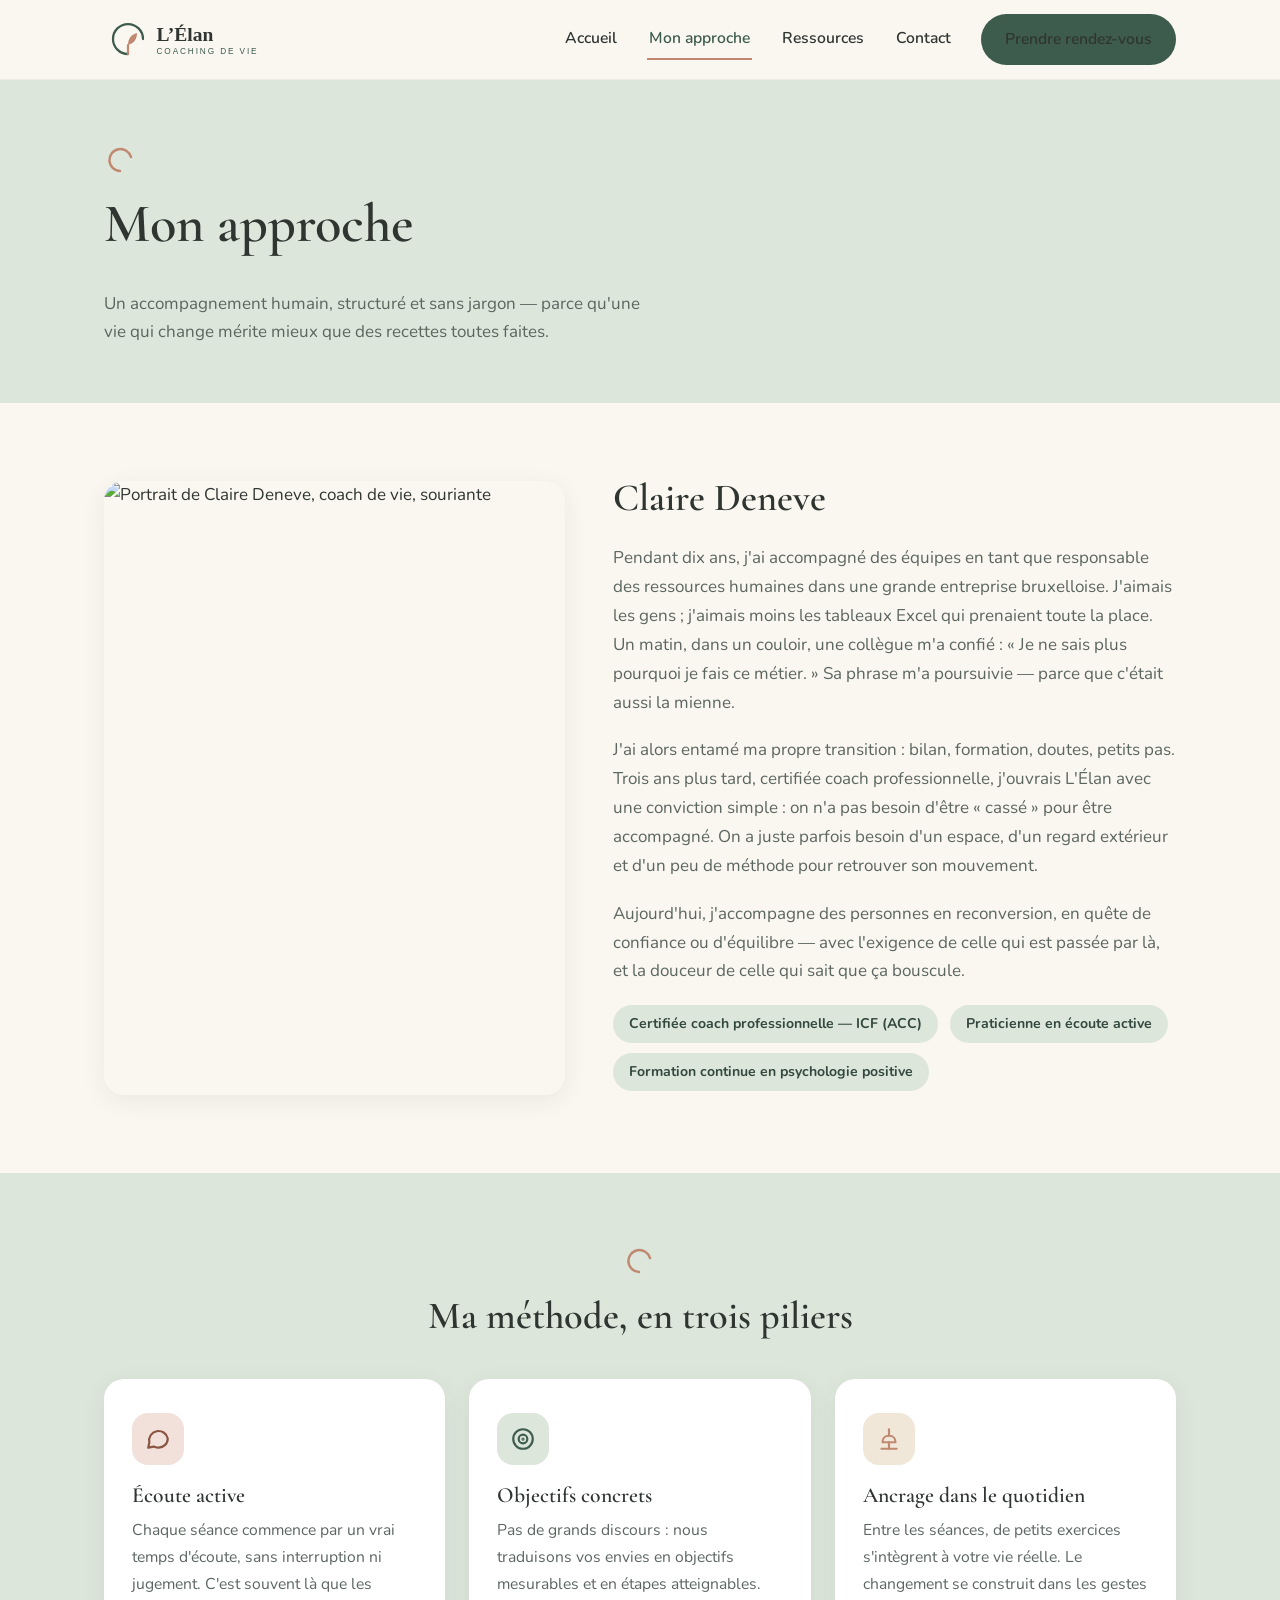
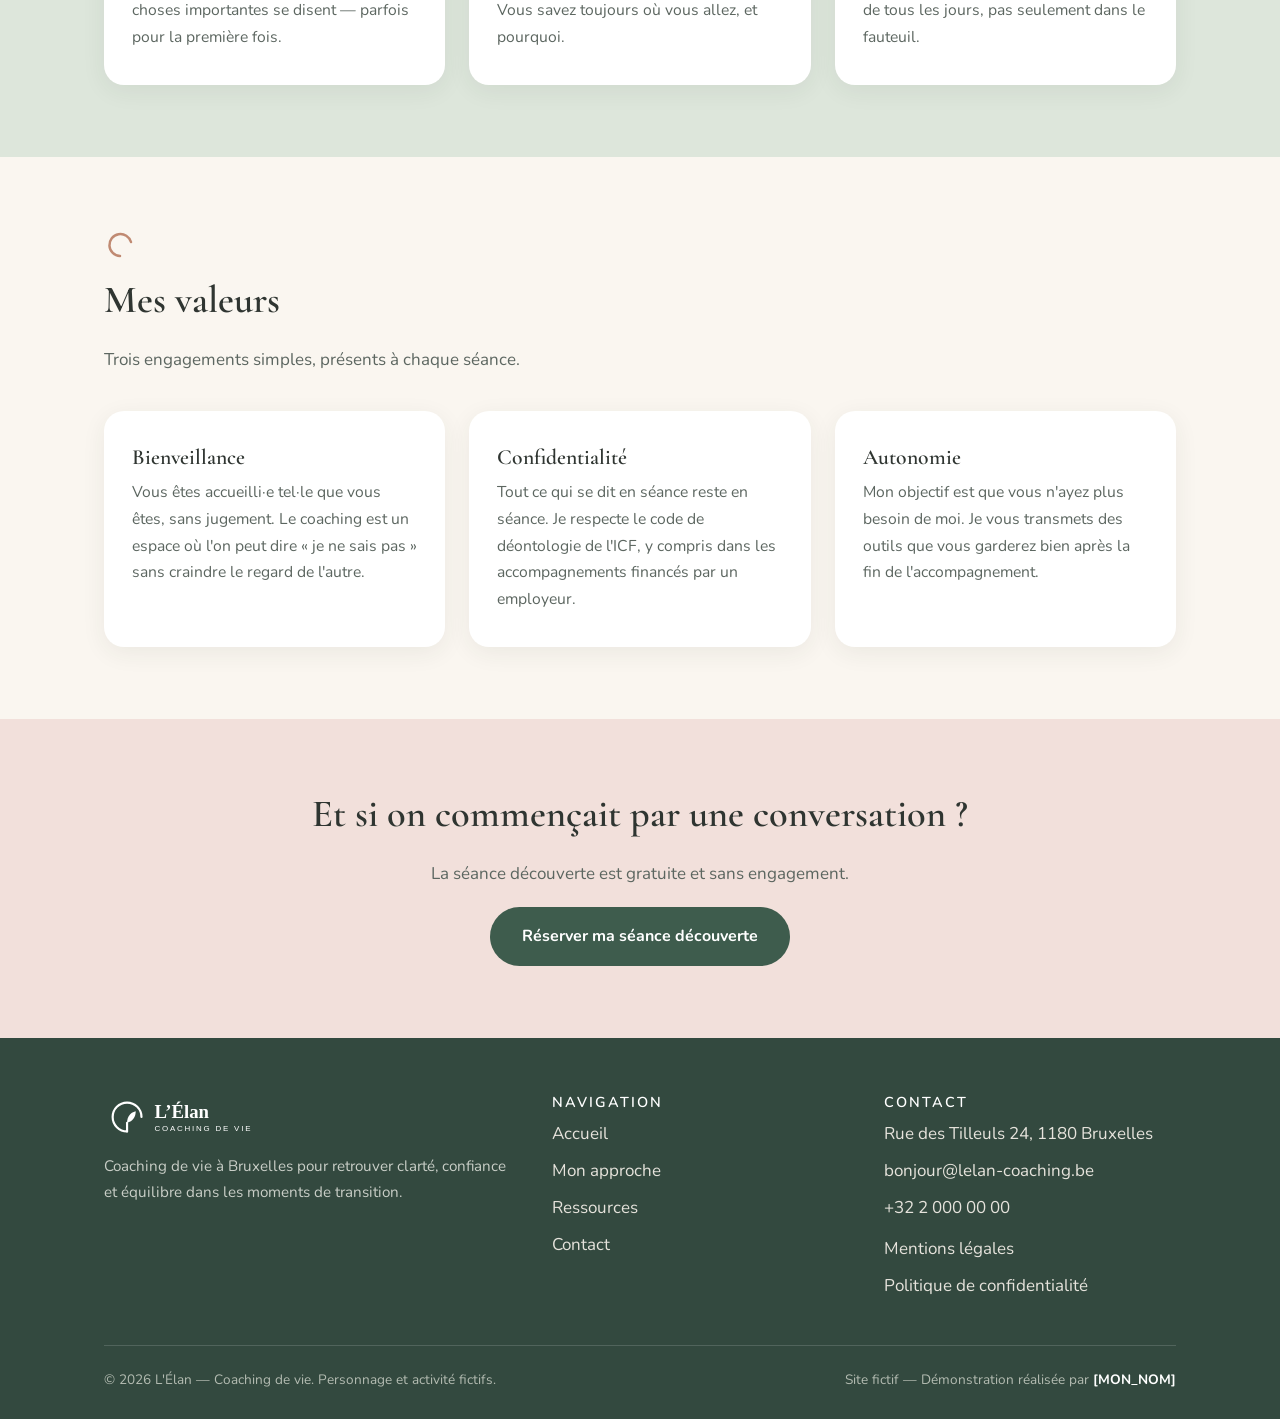
==== approche.html @ b1ca6143 "Initial commit" ====
<!DOCTYPE html>
<html lang="fr">
<head>
  <meta charset="UTF-8">
  <meta name="viewport" content="width=device-width, initial-scale=1.0">
  <title>Mon approche — Claire Deneve, coach de vie à Bruxelles</title>
  <meta name="description" content="Découvrez le parcours et la méthode de Claire Deneve : écoute active, objectifs concrets et ancrage dans le quotidien. Coach certifiée ICF à Bruxelles.">
  <meta property="og:title" content="Mon approche — L'Élan, coaching de vie">
  <meta property="og:description" content="Écoute active, objectifs concrets, ancrage dans le quotidien : la méthode de Claire Deneve.">
  <meta property="og:image" content="https://images.unsplash.com/photo-1573496359142-b8d87734a5a2?w=1200&q=80">
  <meta property="og:type" content="website">
  <link rel="icon" type="image/svg+xml" href="assets/favicon.svg">
  <link rel="preconnect" href="https://fonts.googleapis.com">
  <link rel="preconnect" href="https://fonts.gstatic.com" crossorigin>
  <link href="https://fonts.googleapis.com/css2?family=Cormorant+Garamond:ital,wght@0,500;0,600;1,500&family=Nunito:wght@400;600;700;800&display=swap" rel="stylesheet">
  <link rel="stylesheet" href="css/style.css">
</head>
<body>

  <header class="header">
    <div class="header-inner">
      <a href="index.html" class="logo" aria-label="L'Élan — Accueil">
        <img src="assets/logo.svg" alt="L'Élan — Coaching de vie" width="240" height="64">
      </a>
      <button class="burger" aria-label="Ouvrir le menu" aria-expanded="false">
        <span></span><span></span><span></span>
      </button>
      <nav class="nav" aria-label="Navigation principale">
        <a href="index.html">Accueil</a>
        <a href="approche.html" aria-current="page">Mon approche</a>
        <a href="ressources.html">Ressources</a>
        <a href="contact.html">Contact</a>
        <a href="contact.html#rendez-vous" class="btn btn-principal">Prendre rendez-vous</a>
      </nav>
    </div>
  </header>

  <main>
    <div class="bandeau-page">
      <div class="conteneur">
        <svg class="ornement" viewBox="0 0 34 34" aria-hidden="true"><path d="M27 13 A11 11 0 1 0 16 27" fill="none" stroke="#C08A72" stroke-width="2.5" stroke-linecap="round"/></svg>
        <h1>Mon approche</h1>
        <p>Un accompagnement humain, structuré et sans jargon — parce qu'une vie qui change mérite mieux que des recettes toutes faites.</p>
      </div>
    </div>

    <!-- ===== Bio ===== -->
    <section>
      <div class="conteneur">
        <div class="bio-grille">
          <div class="bio-portrait reveal">
            <img data-img="portrait" src="" alt="Portrait de Claire Deneve, coach de vie, souriante" loading="lazy">
          </div>
          <div class="reveal">
            <h2>Claire Deneve</h2>
            <p>Pendant dix ans, j'ai accompagné des équipes en tant que responsable des ressources humaines dans une grande entreprise bruxelloise. J'aimais les gens ; j'aimais moins les tableaux Excel qui prenaient toute la place. Un matin, dans un couloir, une collègue m'a confié : «&nbsp;Je ne sais plus pourquoi je fais ce métier.&nbsp;» Sa phrase m'a poursuivie — parce que c'était aussi la mienne.</p>
            <p>J'ai alors entamé ma propre transition : bilan, formation, doutes, petits pas. Trois ans plus tard, certifiée coach professionnelle, j'ouvrais L'Élan avec une conviction simple : on n'a pas besoin d'être «&nbsp;cassé&nbsp;» pour être accompagné. On a juste parfois besoin d'un espace, d'un regard extérieur et d'un peu de méthode pour retrouver son mouvement.</p>
            <p>Aujourd'hui, j'accompagne des personnes en reconversion, en quête de confiance ou d'équilibre — avec l'exigence de celle qui est passée par là, et la douceur de celle qui sait que ça bouscule.</p>
            <div>
              <span class="badge-certif">Certifiée coach professionnelle — ICF (ACC)</span>
              <span class="badge-certif">Praticienne en écoute active</span>
              <span class="badge-certif">Formation continue en psychologie positive</span>
            </div>
          </div>
        </div>
      </div>
    </section>

    <!-- ===== Méthode : 3 piliers ===== -->
    <section class="fond-sauge">
      <div class="conteneur">
        <div class="section-titre centre reveal" style="margin:0 auto;">
          <svg class="ornement" viewBox="0 0 34 34" aria-hidden="true"><path d="M27 13 A11 11 0 1 0 16 27" fill="none" stroke="#C08A72" stroke-width="2.5" stroke-linecap="round"/></svg>
          <h2>Ma méthode, en trois piliers</h2>
        </div>
        <div class="grille-3">
          <article class="carte reveal">
            <div class="carte-icone icone-rose" aria-hidden="true">
              <svg width="26" height="26" viewBox="0 0 24 24" fill="none" stroke="#8A5442" stroke-width="2" stroke-linecap="round" stroke-linejoin="round"><path d="M21 11.5a8.38 8.38 0 0 1-9 8.4 8.5 8.5 0 0 1-4-.9L3 20l1-4.9a8.4 8.4 0 1 1 17-3.6z"/></svg>
            </div>
            <h3>Écoute active</h3>
            <p>Chaque séance commence par un vrai temps d'écoute, sans interruption ni jugement. C'est souvent là que les choses importantes se disent — parfois pour la première fois.</p>
          </article>
          <article class="carte reveal">
            <div class="carte-icone icone-sauge" aria-hidden="true">
              <svg width="26" height="26" viewBox="0 0 24 24" fill="none" stroke="#3E5C4D" stroke-width="2" stroke-linecap="round" stroke-linejoin="round"><circle cx="12" cy="12" r="9"/><circle cx="12" cy="12" r="4"/><circle cx="12" cy="12" r="0.5"/></svg>
            </div>
            <h3>Objectifs concrets</h3>
            <p>Pas de grands discours : nous traduisons vos envies en objectifs mesurables et en étapes atteignables. Vous savez toujours où vous allez, et pourquoi.</p>
          </article>
          <article class="carte reveal">
            <div class="carte-icone icone-creme" aria-hidden="true">
              <svg width="26" height="26" viewBox="0 0 24 24" fill="none" stroke="#C08A72" stroke-width="2" stroke-linecap="round" stroke-linejoin="round"><path d="M12 3v6"/><path d="M12 9c-4 0-6 3-6 6h12c0-3-2-6-6-6z"/><path d="M5 21h14"/><path d="M12 15v6"/></svg>
            </div>
            <h3>Ancrage dans le quotidien</h3>
            <p>Entre les séances, de petits exercices s'intègrent à votre vie réelle. Le changement se construit dans les gestes de tous les jours, pas seulement dans le fauteuil.</p>
          </article>
        </div>
      </div>
    </section>

    <!-- ===== Valeurs ===== -->
    <section>
      <div class="conteneur">
        <div class="section-titre reveal">
          <svg class="ornement" viewBox="0 0 34 34" aria-hidden="true"><path d="M27 13 A11 11 0 1 0 16 27" fill="none" stroke="#C08A72" stroke-width="2.5" stroke-linecap="round"/></svg>
          <h2>Mes valeurs</h2>
          <p>Trois engagements simples, présents à chaque séance.</p>
        </div>
        <div class="valeurs">
          <article class="carte reveal">
            <h3>Bienveillance</h3>
            <p>Vous êtes accueilli·e tel·le que vous êtes, sans jugement. Le coaching est un espace où l'on peut dire «&nbsp;je ne sais pas&nbsp;» sans craindre le regard de l'autre.</p>
          </article>
          <article class="carte reveal">
            <h3>Confidentialité</h3>
            <p>Tout ce qui se dit en séance reste en séance. Je respecte le code de déontologie de l'ICF, y compris dans les accompagnements financés par un employeur.</p>
          </article>
          <article class="carte reveal">
            <h3>Autonomie</h3>
            <p>Mon objectif est que vous n'ayez plus besoin de moi. Je vous transmets des outils que vous garderez bien après la fin de l'accompagnement.</p>
          </article>
        </div>
      </div>
    </section>

    <!-- ===== CTA ===== -->
    <section class="fond-rose centre">
      <div class="conteneur">
        <h2 class="reveal">Et si on commençait par une conversation&nbsp;?</h2>
        <p class="reveal">La séance découverte est gratuite et sans engagement.</p>
        <a href="contact.html#rendez-vous" class="btn btn-principal reveal">Réserver ma séance découverte</a>
      </div>
    </section>
  </main>

  <footer class="footer">
    <div class="conteneur">
      <div class="footer-grille">
        <div>
          <img class="logo-footer" src="assets/logo.svg" alt="L'Élan — Coaching de vie" width="240" height="64">
          <p>Coaching de vie à Bruxelles pour retrouver clarté, confiance et équilibre dans les moments de transition.</p>
        </div>
        <div>
          <h3>Navigation</h3>
          <ul>
            <li><a href="index.html">Accueil</a></li>
            <li><a href="approche.html">Mon approche</a></li>
            <li><a href="ressources.html">Ressources</a></li>
            <li><a href="contact.html">Contact</a></li>
          </ul>
        </div>
        <div>
          <h3>Contact</h3>
          <ul>
            <li>Rue des Tilleuls 24, 1180 Bruxelles</li>
            <li><a href="mailto:bonjour@lelan-coaching.be">bonjour@lelan-coaching.be</a></li>
            <li>+32 2 000 00 00</li>
            <li style="margin-top:12px;"><a href="mentions-legales.html">Mentions légales</a></li>
            <li><a href="politique-confidentialite.html">Politique de confidentialité</a></li>
          </ul>
        </div>
      </div>
      <div class="footer-bas">
        <span>© 2026 L'Élan — Coaching de vie. Personnage et activité fictifs.</span>
        <span class="badge-demo">Site fictif — Démonstration réalisée par <a href="[MON_URL]">[MON_NOM]</a></span>
      </div>
    </div>
  </footer>

  <script src="js/images.js"></script>
  <script src="js/main.js"></script>
</body>
</html>
---- css/style.css ----
/* =====================================================================
   L'ÉLAN — Coaching de vie · Site de démonstration
   ---------------------------------------------------------------------
   PALETTE (variables CSS) :
   --creme        #FAF6F0  fond principal (beige/crème chaud)
   --rose         #F2E0DB  rose poudré (sections alternées)
   --sauge        #DDE6DB  vert sauge (sections alternées, tags)
   --vert-profond #3E5C4D  accent soutenu — CTA, liens actifs
   --vert-fonce   #33493F  hover des CTA (contraste renforcé)
   --terracotta   #C08A72  accent secondaire — citations, détails
   --encre        #2F3531  texte principal
   --encre-douce  #5C6660  texte secondaire
   ===================================================================== */

:root {
  --creme: #FAF6F0;
  --rose: #F2E0DB;
  --sauge: #DDE6DB;
  --vert-profond: #3E5C4D;
  --vert-fonce: #33493F;
  --terracotta: #C08A72;
  --encre: #2F3531;
  --encre-douce: #5C6660;
  --blanc: #FFFFFF;

  --font-titres: "Cormorant Garamond", Georgia, serif;
  --font-texte: "Nunito", "Segoe UI", Arial, sans-serif;

  --radius: 20px;
  --radius-petit: 12px;
  --ombre: 0 6px 24px rgba(47, 53, 49, 0.07);
  --ombre-hover: 0 10px 32px rgba(47, 53, 49, 0.12);
  --transition: 0.35s cubic-bezier(0.25, 0.6, 0.3, 1);
  --largeur-max: 1120px;
}

/* ---------- Base ---------------------------------------------------- */
*, *::before, *::after { box-sizing: border-box; }

html { scroll-behavior: smooth; }

body {
  margin: 0;
  font-family: var(--font-texte);
  font-size: 1.0625rem;
  line-height: 1.7;
  color: var(--encre);
  background: var(--creme);
  -webkit-font-smoothing: antialiased;
}

img { max-width: 100%; display: block; }

h1, h2, h3 {
  font-family: var(--font-titres);
  font-weight: 600;
  line-height: 1.2;
  color: var(--encre);
  margin: 0 0 0.6em;
}

h1 { font-size: clamp(2.2rem, 5vw, 3.4rem); }
h2 { font-size: clamp(1.7rem, 3.5vw, 2.4rem); }
h3 { font-size: 1.35rem; }

p { margin: 0 0 1.1em; color: var(--encre-douce); }

a { color: var(--vert-profond); }

a:focus-visible,
button:focus-visible,
input:focus-visible,
textarea:focus-visible {
  outline: 3px solid var(--vert-profond);
  outline-offset: 3px;
  border-radius: 4px;
}

.conteneur {
  max-width: var(--largeur-max);
  margin: 0 auto;
  padding: 0 24px;
}

section { padding: 72px 0; }

/* Ornement signature : petit arc ouvert au-dessus des titres de section */
.ornement {
  display: block;
  width: 34px;
  height: 34px;
  margin-bottom: 14px;
}

.section-titre { max-width: 620px; }
.centre { text-align: center; }
.centre .ornement { margin-left: auto; margin-right: auto; }

/* ---------- Boutons -------------------------------------------------- */
.btn {
  display: inline-block;
  padding: 14px 30px;
  border-radius: 999px;
  font-family: var(--font-texte);
  font-size: 1rem;
  font-weight: 700;
  text-decoration: none;
  cursor: pointer;
  border: 2px solid transparent;
  transition: background var(--transition), color var(--transition),
              border-color var(--transition), transform var(--transition);
}

.btn-principal {
  background: var(--vert-profond);
  color: #FFFFFF; /* contraste ≥ 7:1 sur vert profond */
}
.btn-principal:hover { background: var(--vert-fonce); transform: translateY(-2px); }

.btn-secondaire {
  background: transparent;
  color: var(--vert-profond);
  border-color: var(--vert-profond);
}
.btn-secondaire:hover { background: var(--vert-profond); color: #fff; }

/* ---------- Header ---------------------------------------------------- */
.header {
  position: sticky;
  top: 0;
  z-index: 50;
  background: rgba(250, 246, 240, 0.92);
  backdrop-filter: blur(8px);
  border-bottom: 1px solid rgba(47, 53, 49, 0.06);
}

.header-inner {
  display: flex;
  align-items: center;
  justify-content: space-between;
  gap: 20px;
  padding: 14px 24px;
  max-width: var(--largeur-max);
  margin: 0 auto;
}

.logo img { height: 48px; width: auto; }

.nav { display: flex; align-items: center; gap: 28px; }

.nav a {
  text-decoration: none;
  color: var(--encre);
  font-weight: 600;
  font-size: 0.98rem;
  padding: 6px 2px;
  border-bottom: 2px solid transparent;
  transition: color var(--transition), border-color var(--transition);
}
.nav a:hover { color: var(--vert-profond); }
.nav a[aria-current="page"] {
  color: var(--vert-profond);
  border-bottom-color: var(--terracotta);
}
.nav .btn { padding: 10px 22px; }

/* Burger mobile */
.burger {
  display: none;
  background: none;
  border: none;
  cursor: pointer;
  padding: 8px;
}
.burger span {
  display: block;
  width: 26px;
  height: 2.5px;
  background: var(--encre);
  margin: 5px 0;
  border-radius: 2px;
  transition: transform var(--transition), opacity var(--transition);
}

/* ---------- Hero ------------------------------------------------------ */
.hero {
  position: relative;
  min-height: 78vh;
  display: flex;
  align-items: center;
  padding: 90px 0;
  overflow: hidden;
}

.hero-img {
  position: absolute;
  inset: 0;
  width: 100%;
  height: 100%;
  object-fit: cover;
}

.hero::after {
  content: "";
  position: absolute;
  inset: 0;
  background: linear-gradient(100deg,
              rgba(250, 246, 240, 0.96) 0%,
              rgba(250, 246, 240, 0.82) 45%,
              rgba(250, 246, 240, 0.25) 100%);
}

.hero .conteneur { position: relative; z-index: 1; }

.hero-contenu { max-width: 560px; }

.hero-sous-titre {
  font-size: 1.2rem;
  color: var(--encre-douce);
  margin-bottom: 2em;
}

.hero-actions { display: flex; flex-wrap: wrap; gap: 14px; }

/* Pages intérieures : bandeau titre simple */
.bandeau-page {
  background: var(--sauge);
  padding: 64px 0 56px;
}
.bandeau-page.rose { background: var(--rose); }
.bandeau-page p { max-width: 560px; margin-bottom: 0; }

/* ---------- Galerie "Le lieu" ---------------------------------------- */
.galerie {
  display: grid;
  grid-template-columns: repeat(3, 1fr);
  gap: 16px;
  margin-top: 40px;
}

.galerie button {
  padding: 0;
  border: none;
  background: none;
  cursor: zoom-in;
  border-radius: var(--radius);
  overflow: hidden;
  box-shadow: var(--ombre);
}

.galerie img {
  width: 100%;
  aspect-ratio: 4 / 3;
  object-fit: cover;
  transition: transform var(--transition);
}
.galerie button:hover img { transform: scale(1.04); }

/* Lightbox */
.lightbox {
  position: fixed;
  inset: 0;
  z-index: 100;
  display: none;
  align-items: center;
  justify-content: center;
  background: rgba(47, 53, 49, 0.85);
  padding: 24px;
}
.lightbox.ouverte { display: flex; }
.lightbox img {
  max-width: min(92vw, 980px);
  max-height: 85vh;
  border-radius: var(--radius-petit);
}
.lightbox-fermer {
  position: absolute;
  top: 18px;
  right: 22px;
  background: none;
  border: none;
  color: #fff;
  font-size: 2.2rem;
  line-height: 1;
  cursor: pointer;
}

/* ---------- Cartes ----------------------------------------------------- */
.grille-3 {
  display: grid;
  grid-template-columns: repeat(3, 1fr);
  gap: 24px;
  margin-top: 40px;
}

.carte {
  background: var(--blanc);
  border-radius: var(--radius);
  padding: 34px 28px;
  box-shadow: var(--ombre);
  transition: transform var(--transition), box-shadow var(--transition);
}
.carte:hover { transform: translateY(-5px); box-shadow: var(--ombre-hover); }

.carte-icone {
  width: 52px;
  height: 52px;
  border-radius: 16px;
  display: flex;
  align-items: center;
  justify-content: center;
  margin-bottom: 18px;
}
.icone-rose { background: var(--rose); }
.icone-sauge { background: var(--sauge); }
.icone-creme { background: #F1E7D8; }

.carte h3 { margin-bottom: 0.4em; }
.carte p { margin-bottom: 0; font-size: 0.98rem; }

/* Section fond pastel */
.fond-rose { background: var(--rose); }
.fond-sauge { background: var(--sauge); }
.fond-blanc { background: var(--blanc); }

/* ---------- Étapes ----------------------------------------------------- */
.etapes {
  display: grid;
  grid-template-columns: repeat(3, 1fr);
  gap: 24px;
  margin-top: 40px;
  counter-reset: etape;
}

.etape {
  position: relative;
  background: var(--blanc);
  border-radius: var(--radius);
  padding: 34px 28px 30px;
  box-shadow: var(--ombre);
}

.etape::before {
  counter-increment: etape;
  content: counter(etape);
  font-family: var(--font-titres);
  font-size: 2.6rem;
  color: var(--terracotta);
  display: block;
  line-height: 1;
  margin-bottom: 12px;
}

/* ---------- Témoignages ------------------------------------------------ */
.temoignages {
  display: grid;
  grid-template-columns: repeat(3, 1fr);
  gap: 24px;
  margin-top: 40px;
}

.temoignage {
  background: var(--blanc);
  border-radius: var(--radius);
  padding: 32px 28px;
  box-shadow: var(--ombre);
}

.temoignage blockquote {
  margin: 0 0 16px;
  font-family: var(--font-titres);
  font-size: 1.25rem;
  font-style: italic;
  color: var(--encre);
  line-height: 1.5;
}
.temoignage blockquote::before { content: "«\00a0"; color: var(--terracotta); }
.temoignage blockquote::after { content: "\00a0»"; color: var(--terracotta); }

.temoignage cite {
  font-style: normal;
  font-weight: 700;
  color: var(--vert-profond);
  font-size: 0.95rem;
}

/* ---------- Bandeau CTA ------------------------------------------------ */
.bandeau-cta {
  position: relative;
  padding: 90px 0;
  overflow: hidden;
  text-align: center;
}
.bandeau-cta .bandeau-img {
  position: absolute;
  inset: 0;
  width: 100%;
  height: 100%;
  object-fit: cover;
}
.bandeau-cta::after {
  content: "";
  position: absolute;
  inset: 0;
  background: rgba(250, 246, 240, 0.88);
}
.bandeau-cta .conteneur { position: relative; z-index: 1; }

/* ---------- Formulaires ------------------------------------------------ */
.champ { margin-bottom: 18px; }

.champ label {
  display: block;
  font-weight: 700;
  font-size: 0.95rem;
  margin-bottom: 6px;
}

.champ input,
.champ textarea {
  width: 100%;
  padding: 13px 16px;
  border: 1.5px solid #D8D2C8;
  border-radius: var(--radius-petit);
  background: var(--blanc);
  font-family: var(--font-texte);
  font-size: 1rem;
  color: var(--encre);
  transition: border-color var(--transition);
}
.champ input:focus,
.champ textarea:focus { border-color: var(--vert-profond); }

.champ-rgpd {
  display: flex;
  gap: 10px;
  align-items: flex-start;
  font-size: 0.9rem;
  color: var(--encre-douce);
  margin-bottom: 20px;
}
.champ-rgpd input { width: 18px; height: 18px; margin-top: 3px; flex-shrink: 0; }

.message-confirmation {
  background: var(--sauge);
  border-radius: var(--radius-petit);
  padding: 18px 20px;
  font-weight: 600;
  color: var(--vert-fonce);
  display: none;
}
.message-confirmation.visible { display: block; }

/* ---------- Page contact ------------------------------------------------ */
.contact-grille {
  display: grid;
  grid-template-columns: 1.2fr 1fr;
  gap: 40px;
  align-items: start;
  margin-top: 40px;
}

.bloc-blanc {
  background: var(--blanc);
  border-radius: var(--radius);
  padding: 34px 30px;
  box-shadow: var(--ombre);
}

.coordonnees li { margin-bottom: 8px; }
.coordonnees { list-style: none; padding: 0; margin: 0 0 20px; color: var(--encre-douce); }

.carte-image {
  border-radius: var(--radius);
  overflow: hidden;
  box-shadow: var(--ombre);
  margin-top: 20px;
}
.carte-image img { width: 100%; aspect-ratio: 4 / 3; object-fit: cover; }

/* ---------- Calendrier de réservation ---------------------------------- */
.calendrier-entete {
  display: flex;
  align-items: center;
  justify-content: space-between;
  margin-bottom: 14px;
}
.calendrier-entete h3 { margin: 0; text-transform: capitalize; }

.calendrier-grille {
  display: grid;
  grid-template-columns: repeat(7, 1fr);
  gap: 6px;
}

.calendrier-grille .jour-nom {
  text-align: center;
  font-size: 0.78rem;
  font-weight: 800;
  letter-spacing: 1px;
  color: var(--encre-douce);
  padding: 6px 0;
  text-transform: uppercase;
}

.jour {
  aspect-ratio: 1;
  min-height: 42px;
  border: none;
  border-radius: 12px;
  background: #F1ECE3;
  font-family: var(--font-texte);
  font-size: 0.98rem;
  font-weight: 600;
  color: #A8A296;
  display: flex;
  align-items: center;
  justify-content: center;
  cursor: default;
}

.jour.dispo {
  background: var(--sauge);
  color: var(--vert-fonce);
  cursor: pointer;
  transition: background var(--transition), transform var(--transition);
}
.jour.dispo:hover { background: #CBDAC8; transform: scale(1.05); }
.jour.selectionne { background: var(--vert-profond); color: #fff; }
.jour.vide { background: transparent; }

.legende {
  display: flex;
  gap: 18px;
  margin-top: 14px;
  font-size: 0.85rem;
  color: var(--encre-douce);
}
.legende span { display: inline-flex; align-items: center; gap: 6px; }
.pastille { width: 14px; height: 14px; border-radius: 5px; display: inline-block; }
.pastille-dispo { background: var(--sauge); }
.pastille-indispo { background: #F1ECE3; }

.creneaux { margin-top: 22px; }
.creneaux-liste {
  display: flex;
  flex-wrap: wrap;
  gap: 10px;
  margin-top: 10px;
}

.creneau {
  padding: 10px 18px;
  border-radius: 999px;
  border: 1.5px solid var(--vert-profond);
  background: var(--blanc);
  color: var(--vert-profond);
  font-family: var(--font-texte);
  font-weight: 700;
  font-size: 0.95rem;
  cursor: pointer;
  transition: background var(--transition), color var(--transition);
}
.creneau:hover, .creneau.selectionne { background: var(--vert-profond); color: #fff; }

.reservation-form { margin-top: 24px; display: none; }
.reservation-form.visible { display: block; }

/* ---------- Page approche ----------------------------------------------- */
.bio-grille {
  display: grid;
  grid-template-columns: 0.9fr 1.1fr;
  gap: 48px;
  align-items: center;
}

.bio-portrait {
  border-radius: var(--radius);
  overflow: hidden;
  box-shadow: var(--ombre);
}
.bio-portrait img { width: 100%; aspect-ratio: 3 / 4; object-fit: cover; }

.badge-certif {
  display: inline-block;
  background: var(--sauge);
  color: var(--vert-fonce);
  font-weight: 700;
  font-size: 0.88rem;
  padding: 7px 16px;
  border-radius: 999px;
  margin: 0 8px 10px 0;
}

.valeurs {
  display: grid;
  grid-template-columns: repeat(3, 1fr);
  gap: 24px;
  margin-top: 36px;
}

/* ---------- Page ressources ---------------------------------------------- */
.articles {
  display: grid;
  grid-template-columns: repeat(3, 1fr);
  gap: 28px;
  margin-top: 40px;
}

.article-carte {
  background: var(--blanc);
  border-radius: var(--radius);
  overflow: hidden;
  box-shadow: var(--ombre);
  display: flex;
  flex-direction: column;
  transition: transform var(--transition), box-shadow var(--transition);
}
.article-carte:hover { transform: translateY(-5px); box-shadow: var(--ombre-hover); }

.article-carte img { aspect-ratio: 16 / 10; object-fit: cover; width: 100%; }

.article-carte-corps { padding: 26px 26px 30px; display: flex; flex-direction: column; flex: 1; }
.article-carte-corps h3 { font-size: 1.3rem; }
.article-carte-corps p { flex: 1; font-size: 0.96rem; }

.lien-article {
  font-weight: 800;
  text-decoration: none;
  color: var(--vert-profond);
}
.lien-article:hover { color: var(--terracotta); }

.tag {
  display: inline-block;
  background: var(--rose);
  color: #8A5442; /* contraste suffisant sur rose poudré */
  font-size: 0.78rem;
  font-weight: 800;
  letter-spacing: 1px;
  text-transform: uppercase;
  padding: 5px 12px;
  border-radius: 999px;
  margin-bottom: 14px;
  align-self: flex-start;
}

/* Newsletter */
.newsletter {
  background: var(--blanc);
  border-radius: var(--radius);
  box-shadow: var(--ombre);
  padding: 40px 34px;
  margin-top: 64px;
  display: grid;
  grid-template-columns: 1.2fr 1fr;
  gap: 30px;
  align-items: center;
}
.newsletter form { display: flex; gap: 10px; }
.newsletter input {
  flex: 1;
  padding: 13px 16px;
  border: 1.5px solid #D8D2C8;
  border-radius: 999px;
  font-family: var(--font-texte);
  font-size: 1rem;
}

/* ---------- Article complet ---------------------------------------------- */
.article-corps {
  max-width: 720px;
  margin: 0 auto;
}
.article-corps img {
  border-radius: var(--radius);
  margin: 0 0 36px;
  aspect-ratio: 16 / 9;
  object-fit: cover;
  width: 100%;
  box-shadow: var(--ombre);
}
.article-corps h2 { font-size: 1.6rem; margin-top: 1.6em; }
.article-corps ul { color: var(--encre-douce); padding-left: 22px; }
.article-corps li { margin-bottom: 8px; }

.article-citation {
  border-left: 4px solid var(--terracotta);
  margin: 2em 0;
  padding: 6px 0 6px 24px;
  font-family: var(--font-titres);
  font-style: italic;
  font-size: 1.35rem;
  color: var(--encre);
}

.article-meta {
  font-size: 0.9rem;
  color: var(--encre-douce);
  margin-bottom: 28px;
}

/* ---------- Pages légales -------------------------------------------------- */
.legal { max-width: 760px; }
.legal h2 { font-size: 1.4rem; margin-top: 1.8em; }

.encart-demo {
  background: var(--rose);
  border-radius: var(--radius-petit);
  padding: 18px 22px;
  font-weight: 600;
  color: #8A5442;
}

/* ---------- Footer ----------------------------------------------------------- */
.footer {
  background: var(--vert-fonce);
  color: #E6E3DC;
  padding: 56px 0 28px;
  margin-top: 0;
}

.footer-grille {
  display: grid;
  grid-template-columns: 1.4fr 1fr 1fr;
  gap: 40px;
  padding-bottom: 36px;
  border-bottom: 1px solid rgba(255, 255, 255, 0.15);
}

.footer .logo-footer {
  height: 46px;
  width: auto;
  margin-bottom: 14px;
  filter: brightness(0) invert(1);
}

.footer h3 {
  color: #fff;
  font-family: var(--font-texte);
  font-size: 0.9rem;
  text-transform: uppercase;
  letter-spacing: 2px;
}

.footer ul { list-style: none; padding: 0; margin: 0; }
.footer li { margin-bottom: 8px; }
.footer a { color: #E6E3DC; text-decoration: none; }
.footer a:hover { color: #fff; text-decoration: underline; }
.footer p { color: #C9CEC7; font-size: 0.95rem; }

.footer-bas {
  padding-top: 22px;
  font-size: 0.85rem;
  color: #B4BCB2;
  display: flex;
  flex-wrap: wrap;
  gap: 12px;
  justify-content: space-between;
  align-items: center;
}

/* Badge démo (obligatoire sur chaque page) */
.badge-demo a { color: #fff; font-weight: 700; }

/* ---------- Animations au scroll --------------------------------------------- */
.reveal {
  opacity: 0;
  transform: translateY(24px);
  transition: opacity 0.7s ease, transform 0.7s ease;
}
.reveal.visible { opacity: 1; transform: none; }

@media (prefers-reduced-motion: reduce) {
  html { scroll-behavior: auto; }
  .reveal { opacity: 1; transform: none; transition: none; }
  * { transition-duration: 0.01ms !important; animation-duration: 0.01ms !important; }
}

/* ---------- Responsive --------------------------------------------------------- */
@media (max-width: 900px) {
  .grille-3, .etapes, .temoignages, .articles, .valeurs { grid-template-columns: 1fr 1fr; }
  .contact-grille, .bio-grille, .newsletter { grid-template-columns: 1fr; }
  .footer-grille { grid-template-columns: 1fr 1fr; }
  .galerie { grid-template-columns: 1fr 1fr; }
}

@media (max-width: 640px) {
  section { padding: 56px 0; }

  .grille-3, .etapes, .temoignages, .articles, .valeurs,
  .galerie, .footer-grille { grid-template-columns: 1fr; }

  .burger { display: block; }

  .nav {
    position: absolute;
    top: 100%;
    left: 0;
    right: 0;
    flex-direction: column;
    align-items: flex-start;
    gap: 4px;
    background: var(--creme);
    padding: 16px 24px 24px;
    border-bottom: 1px solid rgba(47, 53, 49, 0.08);
    box-shadow: var(--ombre);
    display: none;
  }
  .nav.ouverte { display: flex; }
  .nav a { padding: 10px 0; width: 100%; }
  .nav .btn { margin-top: 8px; text-align: center; width: 100%; }

  .hero { min-height: 68vh; }
  .hero-actions .btn { width: 100%; text-align: center; }

  /* Calendrier tactile : cibles ≥ 44 px */
  .jour { min-height: 44px; }
  .creneau { padding: 12px 20px; }

  .newsletter form { flex-direction: column; }
  .newsletter .btn { text-align: center; }
}
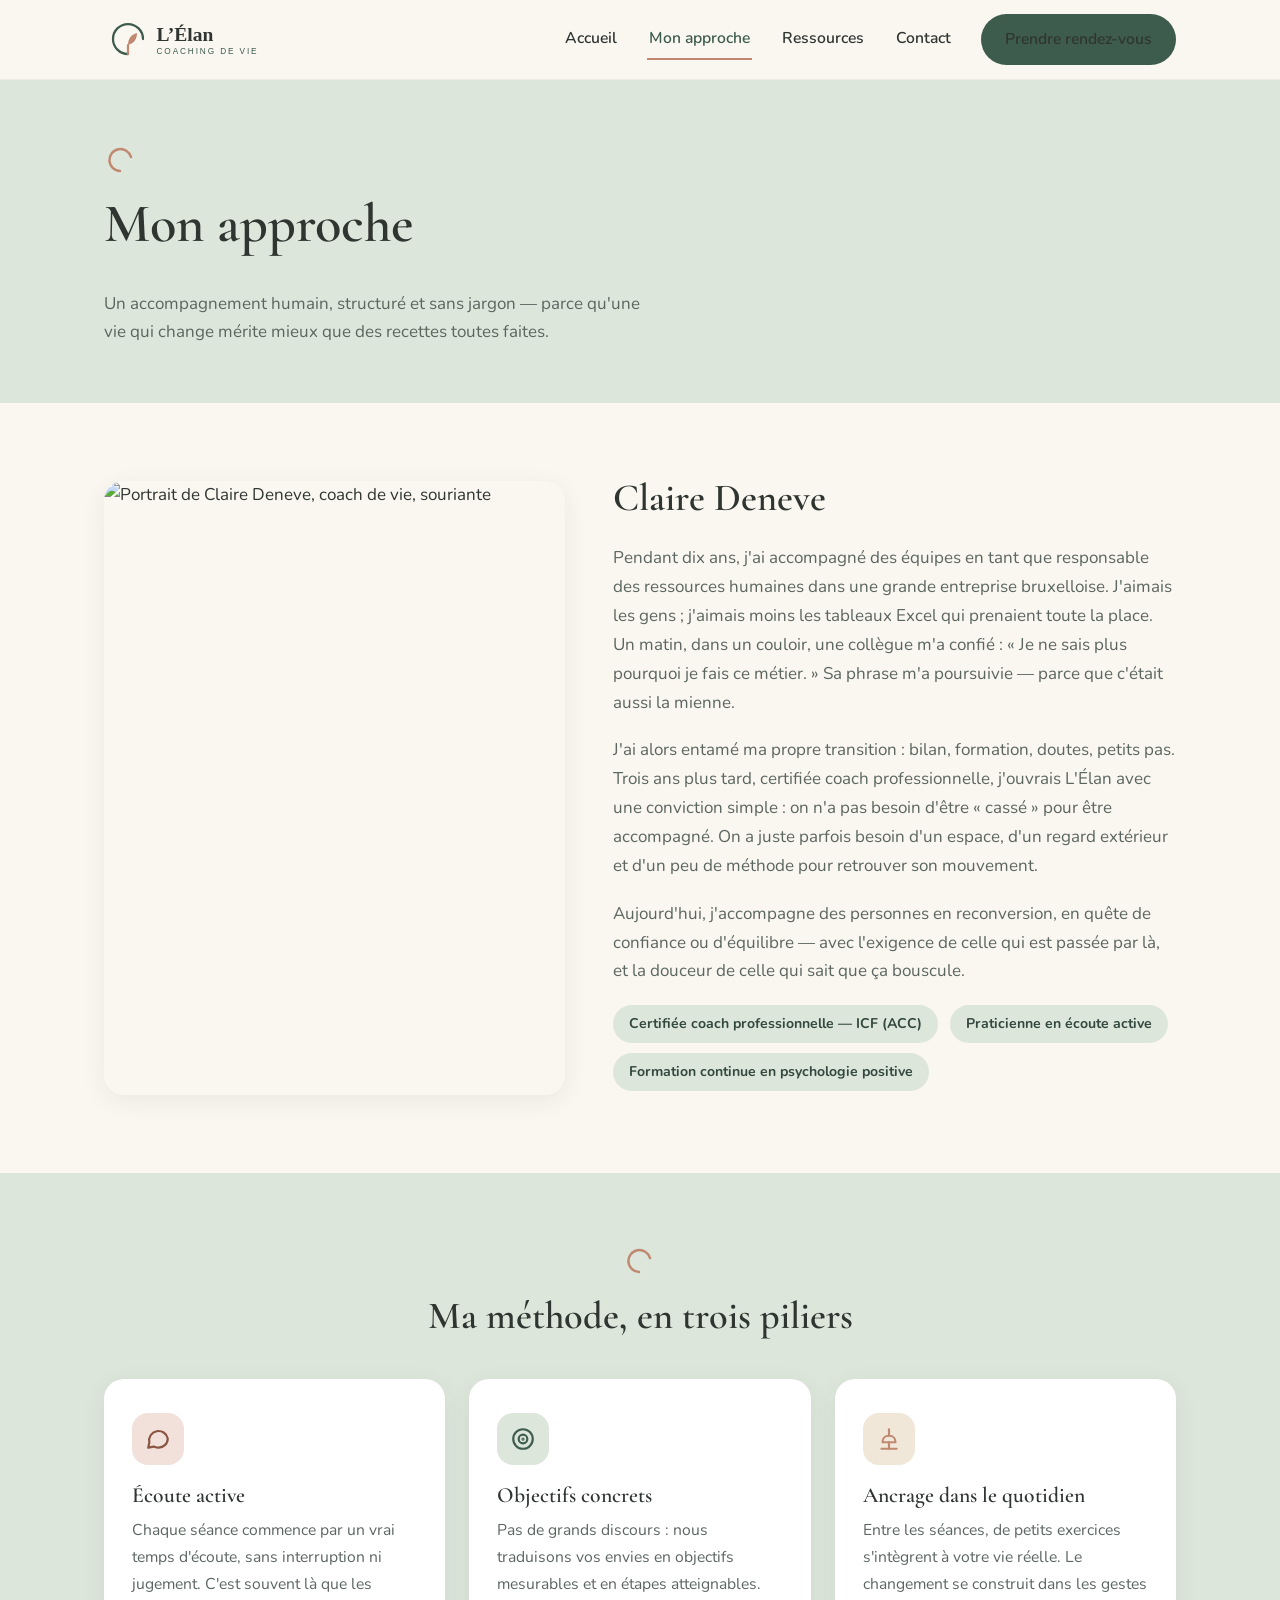
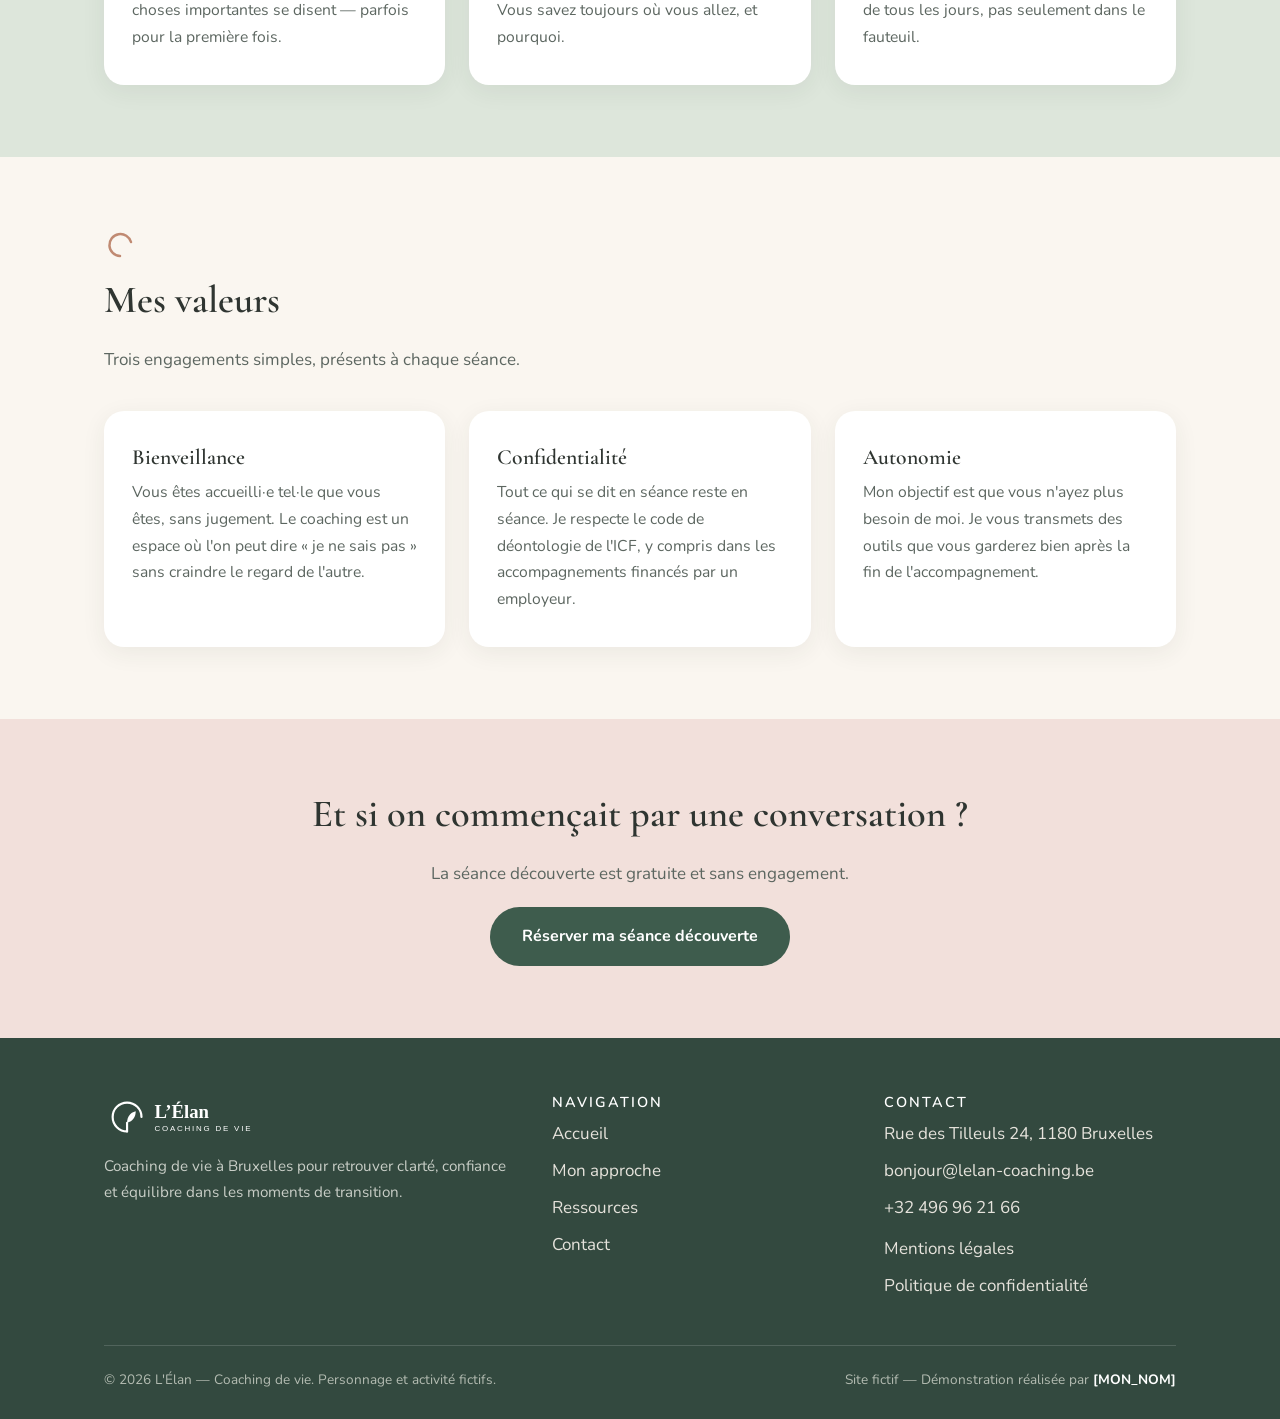
==== commit 21c51afe: "feat: update WhatsApp number and links" ====
--- a/approche.html
+++ b/approche.html
@@ -155,7 +155,7 @@
           <ul>
             <li>Rue des Tilleuls 24, 1180 Bruxelles</li>
             <li><a href="mailto:bonjour@lelan-coaching.be">bonjour@lelan-coaching.be</a></li>
-            <li>+32 2 000 00 00</li>
+            <li><a href='https://wa.me/32496962166'>+32 496 96 21 66</a></li>
             <li style="margin-top:12px;"><a href="mentions-legales.html">Mentions légales</a></li>
             <li><a href="politique-confidentialite.html">Politique de confidentialité</a></li>
           </ul>
